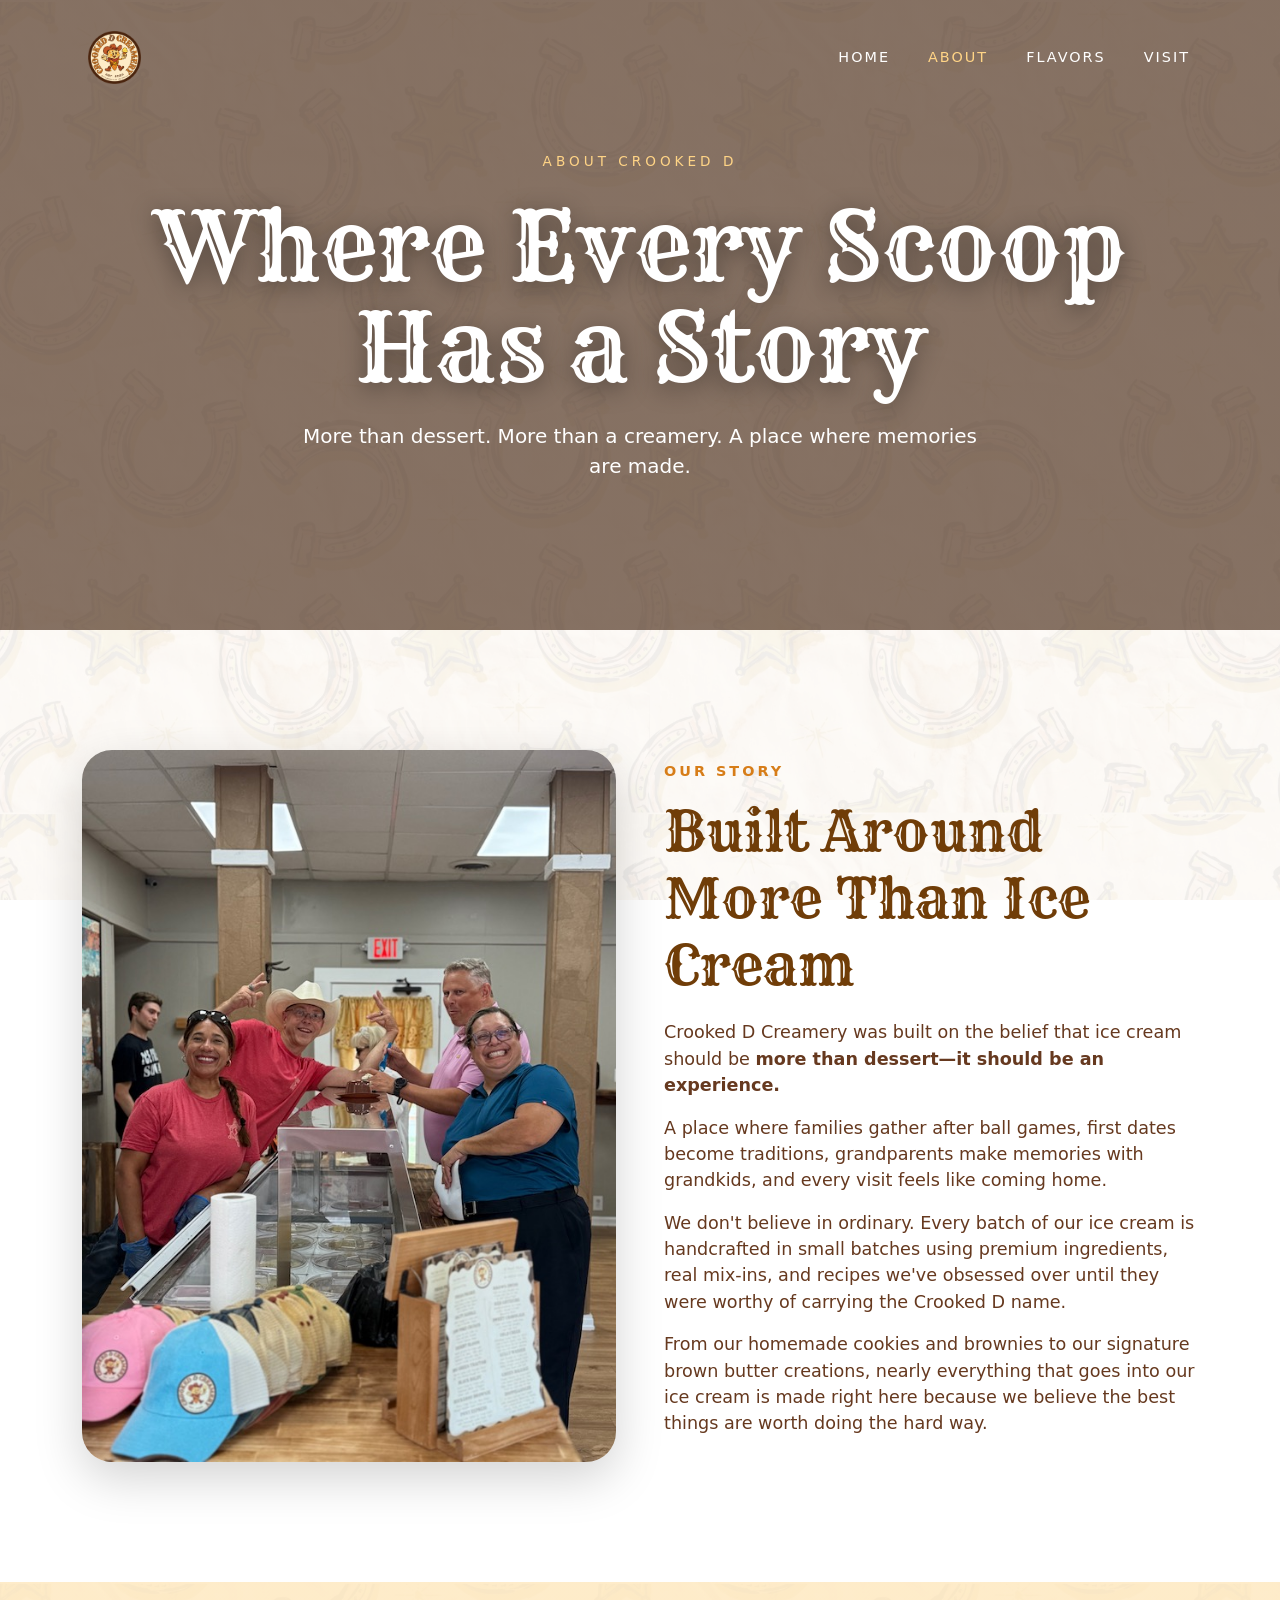
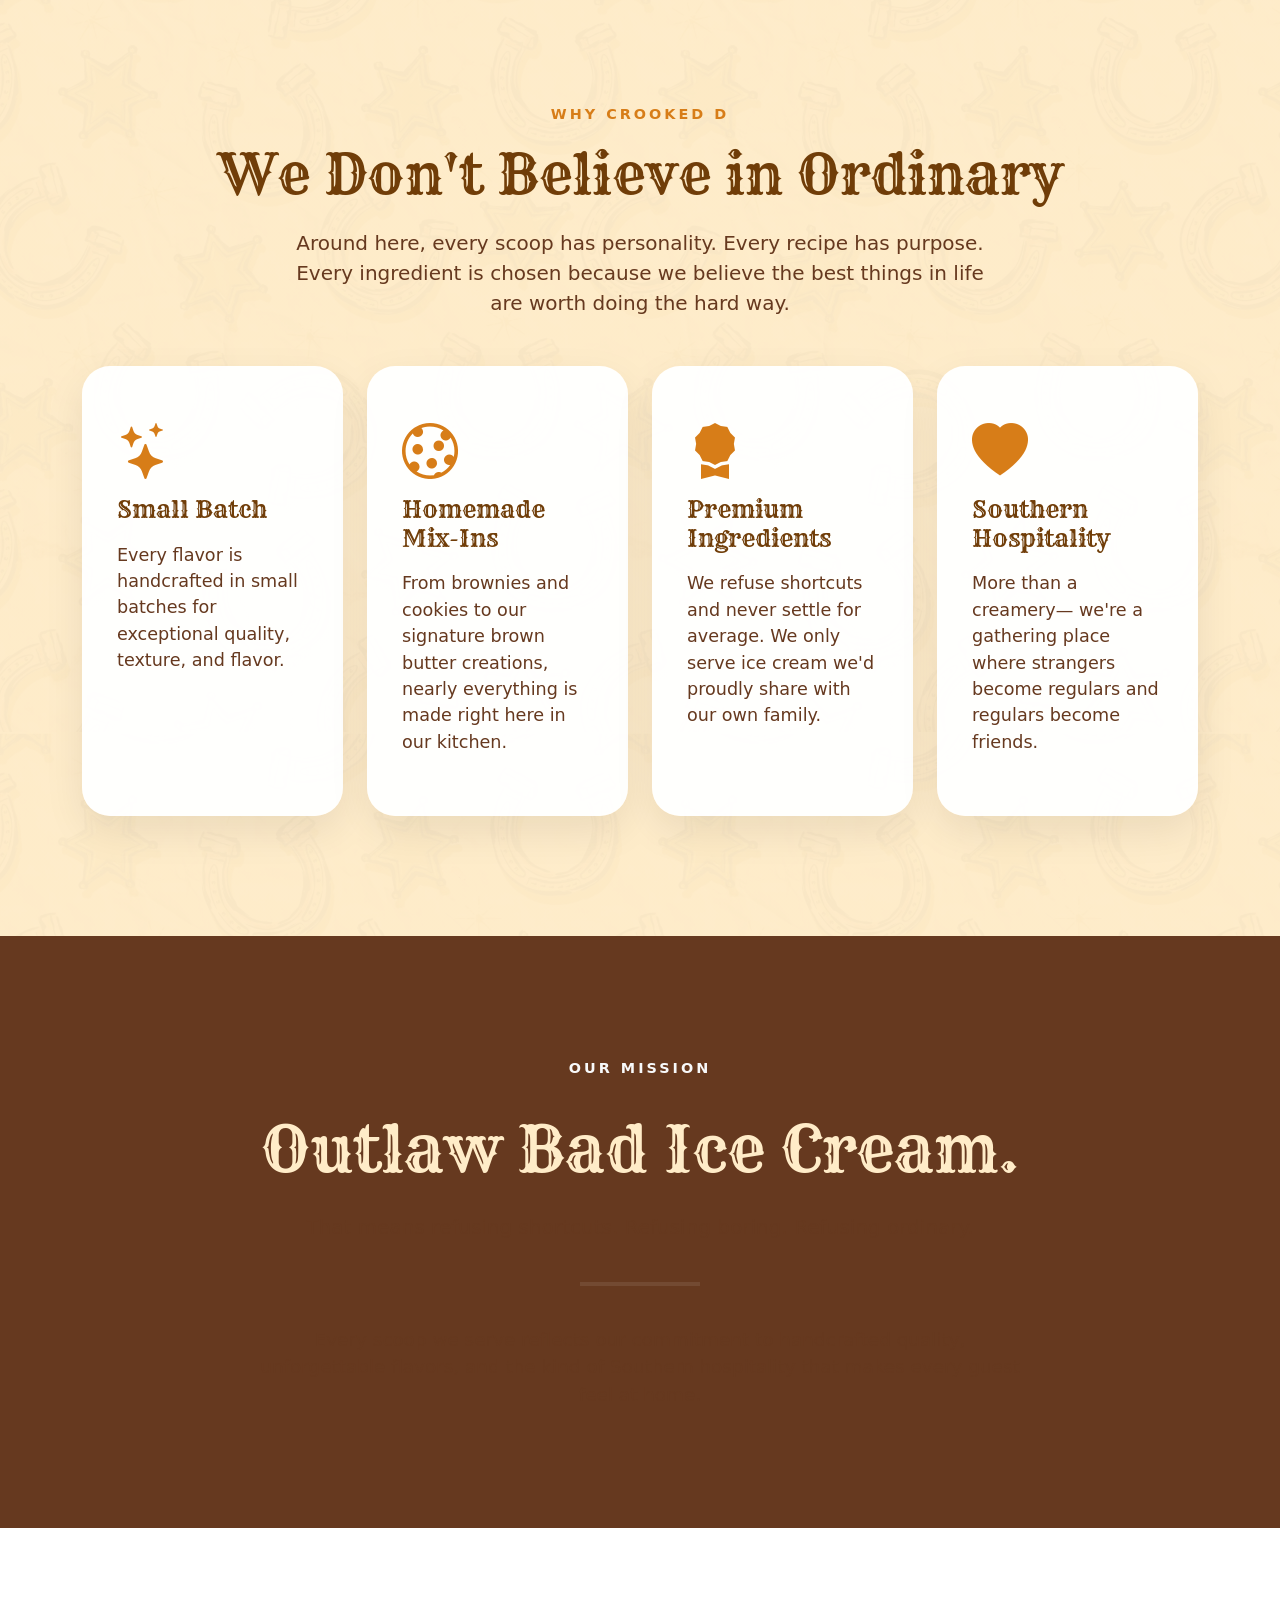
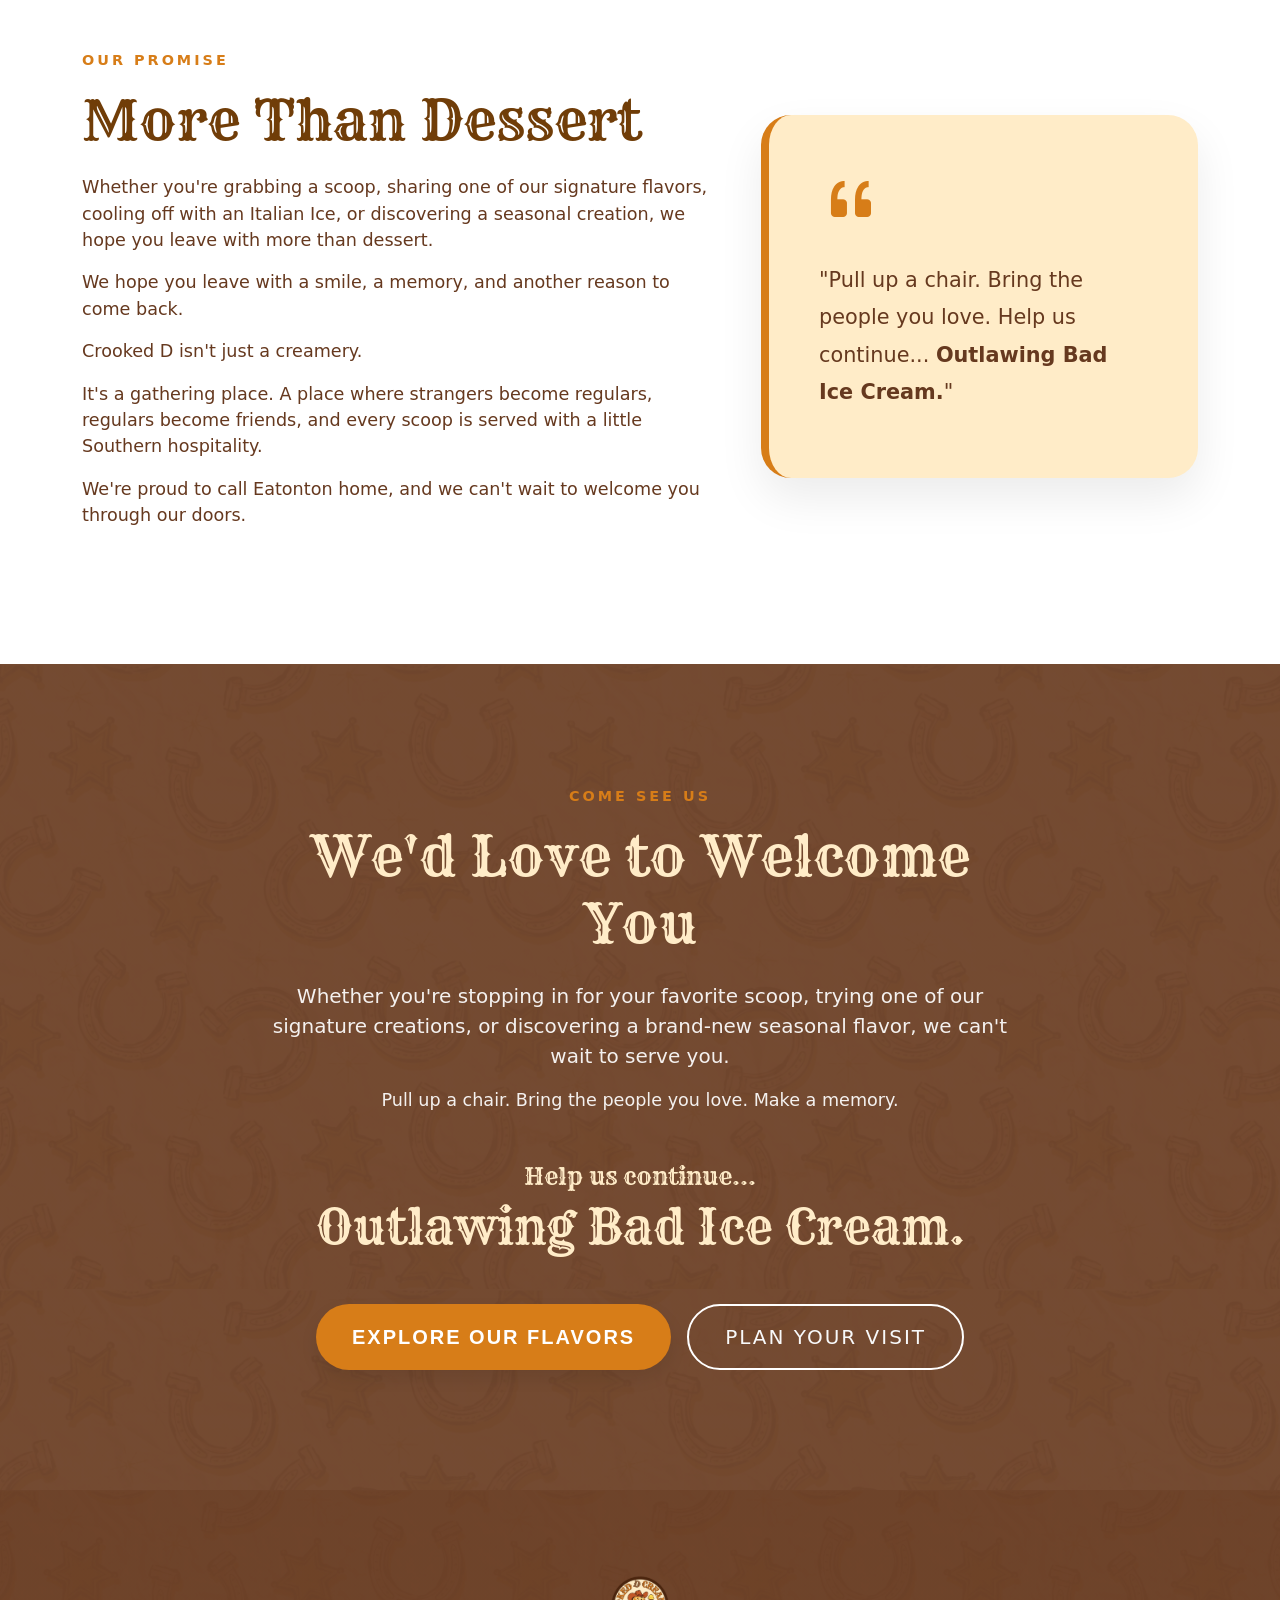
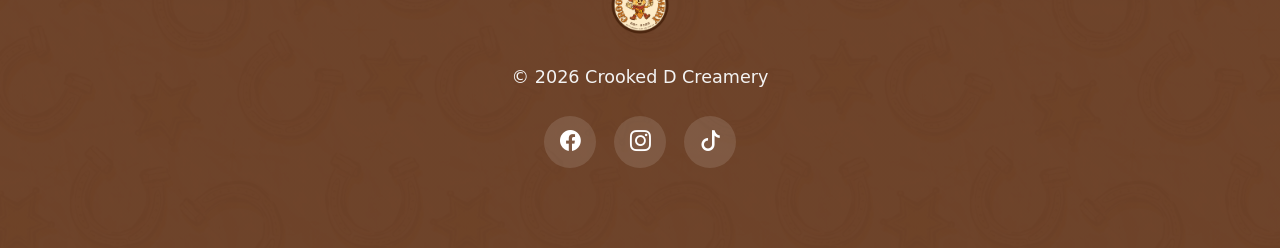
==== about.html @ 0e19a446 "Master Website Update" ====
<!DOCTYPE html>
<html lang="en">

<head>

    <meta charset="UTF-8">
    <meta name="viewport" content="width=device-width, initial-scale=1.0">

    <title>About Us | Crooked D Creamery</title>

    <meta name="description"
        content="Learn the story behind Crooked D Creamery and our mission to Outlaw Bad Ice Cream.">

    <!-- Bootstrap -->
    <link href="https://cdn.jsdelivr.net/npm/bootstrap@5.3.7/dist/css/bootstrap.min.css" rel="stylesheet">

    <!-- Bootstrap Icons -->
    <link rel="stylesheet"
        href="https://cdn.jsdelivr.net/npm/bootstrap-icons@1.11.3/font/bootstrap-icons.min.css">

    <!-- Google Fonts -->
    <link rel="preconnect" href="https://fonts.googleapis.com">
    <link rel="preconnect" href="https://fonts.gstatic.com" crossorigin>

    <link href="https://fonts.googleapis.com/css2?family=Rye&display=swap"
        rel="stylesheet">

    <!-- Custom Styles -->
    <link rel="stylesheet" href="assets/css/style.css">
    <link rel="stylesheet" href="assets/css/components.css">
    <link rel="stylesheet" href="assets/css/animations.css">
    <!-- favicon -->
    <link rel="icon" href="/favicon.ico">
    <link rel="shortcut icon" href="/favicon.ico">
    <link rel="apple-touch-icon" href="/assets/favicon_clean.png">

</head>

<body>

<!-- ===================================================== -->
<!-- Navigation -->
<!-- ===================================================== -->

<nav class="navbar navbar-expand-lg fixed-top">

    <div class="container">

        <a class="navbar-brand" href="index.html">

            <img src="assets/images/logo/logo.png"
                 alt="Crooked D Creamery"
                >

        </a>

        <button class="navbar-toggler"
                data-bs-toggle="collapse"
                data-bs-target="#navbar">

            <span class="navbar-toggler-icon"></span>

        </button>

        <div class="collapse navbar-collapse"
             id="navbar">

            <ul class="navbar-nav ms-auto">

                <li class="nav-item">
                    <a href="index.html" class="nav-link">Home</a>
                </li>

                <li class="nav-item">
                    <a href="about.html" class="nav-link active">About</a>
                </li>

                <li class="nav-item">
                    <a href="flavors.html" class="nav-link">Flavors</a>
                </li>

                <li class="nav-item">
                    <a href="index.html#visit" class="nav-link">Visit</a>
                </li>

            </ul>

        </div>

    </div>

</nav>

<main>

<!-- ===================================================== -->
<!-- Hero -->
<!-- ===================================================== -->

<header class="internal-hero">


    <div class="container text-center">

        <span class="hero-kicker">

            ABOUT CROOKED D

        </span>

        <h1>

            Where Every Scoop
            Has a Story

        </h1>

        <p class="lead mt-4">

            More than dessert.
            More than a creamery.
            A place where memories are made.

        </p>

    </div>

</header>

<!-- ===================================================== -->
<!-- Our Story -->
<!-- ===================================================== -->

<section class="section">

<div class="container">

<div class="row align-items-center g-5">

<div class="col-lg-6">

<img
src="assets/images/team.jpeg"
class="img-fluid rounded-5 shadow-lg"
alt="The Crooked D Creamery team">

</div>

<div class="col-lg-6">

<span class="section-label">

OUR STORY

</span>

<h2>

Built Around
More Than Ice Cream

</h2>

<p>

Crooked D Creamery was built on the belief that ice cream should be
<strong>more than dessert—it should be an experience.</strong>

</p>

<p>

A place where families gather after ball games, first dates become
traditions, grandparents make memories with grandkids, and every visit
feels like coming home.

</p>

<p>

We don't believe in ordinary.

Every batch of our ice cream is handcrafted in small batches using
premium ingredients, real mix-ins, and recipes we've obsessed over until
they were worthy of carrying the Crooked D name.

</p>

<p>

From our homemade cookies and brownies to our signature brown butter
creations, nearly everything that goes into our ice cream is made right
here because we believe the best things are worth doing the hard way.

</p>

</div>

</div>

</div>

</section>

<!-- ===================================================== -->
<!-- What Makes Us Different -->
<!-- ===================================================== -->

<section class="section pattern">

    <div class="container">

        <div class="text-center mb-5">

            <span class="section-label">

                WHY CROOKED D

            </span>

            <h2>

                We Don't Believe in Ordinary

            </h2>

            <p class="lead mx-auto" style="max-width:700px;">

                Around here, every scoop has personality. Every recipe has
                purpose. Every ingredient is chosen because we believe the
                best things in life are worth doing the hard way.

            </p>

        </div>

        <div class="row g-4">

            <div class="col-md-6 col-xl-3">

                <div class="feature-card h-100">

                    <i class="bi bi-stars"></i>

                    <h3>Small Batch</h3>

                    <p>

                        Every flavor is handcrafted in small batches for
                        exceptional quality, texture, and flavor.

                    </p>

                </div>

            </div>

            <div class="col-md-6 col-xl-3">

                <div class="feature-card h-100">

                    <i class="bi bi-cookie"></i>

                    <h3>Homemade Mix-Ins</h3>

                    <p>

                        From brownies and cookies to our signature brown
                        butter creations, nearly everything is made right
                        here in our kitchen.

                    </p>

                </div>

            </div>

            <div class="col-md-6 col-xl-3">

                <div class="feature-card h-100">

                    <i class="bi bi-award-fill"></i>

                    <h3>Premium Ingredients</h3>

                    <p>

                        We refuse shortcuts and never settle for average.
                        We only serve ice cream we'd proudly share with our
                        own family.

                    </p>

                </div>

            </div>

            <div class="col-md-6 col-xl-3">

                <div class="feature-card h-100">

                    <i class="bi bi-heart-fill"></i>

                    <h3>Southern Hospitality</h3>

                    <p>

                        More than a creamery—
                        we're a gathering place where strangers become
                        regulars and regulars become friends.

                    </p>

                </div>

            </div>

        </div>

    </div>

</section>

<!-- ===================================================== -->
<!-- Mission Banner -->
<!-- ===================================================== -->

<section class="mission-banner">

    <div class="container text-center">

        <span class="section-label text-light">

            OUR MISSION

        </span>

        <h2 class="display-3 mt-3">

            Outlaw Bad Ice Cream.

        </h2>

        <p class="lead mt-4">

            That means refusing shortcuts.

            Refusing boring.

            Refusing ordinary.

        </p>

        <hr class="mission-divider">

        <p class="mission-text">

            Every scoop we serve reflects our commitment to handcrafted
            quality, unforgettable flavors, and the kind of Southern
            hospitality that makes every guest feel at home.

        </p>

    </div>

</section>

<!-- ===================================================== -->
<!-- Our Promise -->
<!-- ===================================================== -->

<section class="section">

    <div class="container">

        <div class="row align-items-center g-5">

            <div class="col-lg-7">

                <span class="section-label">

                    OUR PROMISE

                </span>

                <h2>

                    More Than Dessert

                </h2>

                <p>

                    Whether you're grabbing a scoop, sharing one of our
                    signature flavors, cooling off with an Italian Ice,
                    or discovering a seasonal creation, we hope you leave
                    with more than dessert.

                </p>

                <p>

                    We hope you leave with a smile,
                    a memory,
                    and another reason to come back.

                </p>

                <p>

                    Crooked D isn't just a creamery.

                </p>

                <p>

                    It's a gathering place.

                    A place where strangers become regulars,
                    regulars become friends,
                    and every scoop is served with a little Southern
                    hospitality.

                </p>

                <p>

                    We're proud to call Eatonton home,
                    and we can't wait to welcome you through our doors.

                </p>

            </div>

            <div class="col-lg-5">

                <div class="quote-box">

                    <i class="bi bi-quote display-3"></i>

                    <p>

                        "Pull up a chair.

                        Bring the people you love.

                        Help us continue...

                        <strong>Outlawing Bad Ice Cream.</strong>"

                    </p>

                </div>

            </div>

        </div>

    </div>

</section>

<!-- ===================================================== -->
<!-- Final Call To Action -->
<!-- ===================================================== -->

<section class="section about-cta">

    <div class="container">

        <div class="row justify-content-center">

            <div class="col-lg-8 text-center">

                <span class="section-label">

                    COME SEE US

                </span>

                <h2>

                    We'd Love to Welcome You

                </h2>

                <p class="lead mt-4">

                    Whether you're stopping in for your favorite scoop,
                    trying one of our signature creations, or discovering
                    a brand-new seasonal flavor, we can't wait to serve you.

                </p>

                <p>

                    Pull up a chair.
                    Bring the people you love.
                    Make a memory.

                </p>

                <h3 class="mt-5">

                    Help us continue...

                </h3>

                <h2 class="display-5 mb-5">

                    Outlawing Bad Ice Cream.

                </h2>

                <div class="d-flex flex-wrap justify-content-center gap-3">

                    <a href="flavors.html"
                       class="btn btn-brand btn-lg">

                        Explore Our Flavors

                    </a>

                    <a href="index.html#visit"
                       class="btn btn-outline-light btn-lg">

                        Plan Your Visit

                    </a>

                </div>

            </div>

        </div>

    </div>

</section>

</main>

<!-- ===================================================== -->
<!-- Footer -->
<!-- ===================================================== -->

<footer>

    <div class="container text-center">

        <a href="index.html"><img src="assets/images/logo/logo.png"
             height="70"
             alt="Crooked D Creamery Logo"
             class="d-inline">
        </a>

        <p class="mt-4">

            © <span class="current-year"></span> Crooked D Creamery

        </p>

        <div class="social-links">

            <a href="https://www.facebook.com/p/Crooked-D-Creamery-61577781920355/"
               target="_blank"
               aria-label="Facebook">

                <i class="bi bi-facebook"></i>

            </a>

            <a href="https://www.instagram.com/crooked_d_creamery/"
               target="_blank"
               aria-label="Instagram">

                <i class="bi bi-instagram"></i>

            </a>

            <a href="https://www.tiktok.com/@crooked_d_creamery"
               target="_blank"
               aria-label="TikTok">

                <i class="bi bi-tiktok"></i>

            </a>

        </div>

    </div>

</footer>

<!-- Bootstrap -->
<script src="https://cdn.jsdelivr.net/npm/bootstrap@5.3.7/dist/js/bootstrap.bundle.min.js"></script>

<!-- Custom JS -->
<script src="assets/js/main.js"></script>

</body>

</html>
---- assets/css/style.css ----
/*==================================================
 CROOKED D CREAMERY
 Main Stylesheet
==================================================*/

:root {
    --cream: #FFECC8;
    --gold: #FFD486;
    --orange: #D77D18;
    --brown: #703D08;
    --coffee: #66391F;
    --white: #ffffff;
    --radius: 24px;
    --shadow-sm: 0 8px 18px rgba(0,0,0,.08);
    --shadow: 0 18px 45px rgba(0,0,0,.12);
    --transition: .35s ease;
}

/* RESET & GLOBAL */
*, *::before, *::after {
    margin: 0;
    padding: 0;
    box-sizing: border-box;
}

html { scroll-behavior: smooth; }

body {
    background:
        linear-gradient(rgba(255,255,255,.75), rgba(255,255,255,.75)),
        url("../images/background/western-pattern.jpg");
    background-repeat: repeat;
    background-size: 650px;
    background-attachment: fixed;
    max-width: 2500px;
    margin: 0 auto;
}

img {
    max-width: 100%;
    display: block;
}

a { text-decoration: none; }

section {
    position: relative;
    padding: 120px 0;
}

.container {
    position: relative;
    z-index: 5;
}

.rounded-5 { border-radius: 30px !important; }

.py-2-5 {
    padding-top: 12px;
    padding-bottom: 12px;
}

/* TYPOGRAPHY */
h1, h2, h3 {
    font-family: "Rye", serif;
    color: var(--brown);
}

h1 {
    font-size: clamp(3rem, 8vw, 6rem);
    line-height: 1.05;
}

h2 {
    font-size: clamp(2.2rem, 5vw, 3.5rem);
    margin-bottom: 20px;
}

h3 { font-size: 1.5rem; }

p {
    color: var(--coffee);
    font-size: 1.1rem;
}

.section-label {
    display: inline-block;
    margin-bottom: 15px;
    text-transform: uppercase;
    letter-spacing: 3px;
    color: var(--orange);
    font-size: .9rem;
    font-weight: 700;
}

/* NAVIGATION */
.navbar {
    padding: 20px 0;
    transition: .4s;
    background: transparent;
}

.navbar.scrolled {
    background: rgba(102,57,31,.95);
    backdrop-filter: blur(14px);
    padding: 12px 0;
    box-shadow: var(--shadow);
    max-width: 2500px;
    margin: 0 auto;
}

.navbar-brand img { height: 65px; }

.nav-link {
    color: white !important;
    text-transform: uppercase;
    font-size: .9rem;
    letter-spacing: 2px;
    margin-left: 22px;
    transition: var(--transition);
}

.nav-link:hover { color: var(--gold) !important; }

.nav-link.active { color: var(--gold) !important; }

/* White mobile navbar toggle */
.navbar-toggler {
    border-color: rgba(255, 255, 255, 0.7);
}

.navbar-toggler-icon {
    filter: brightness(0) invert(1);
}

.navbar-toggler:focus {
    box-shadow: 0 0 0 0.15rem rgba(255, 255, 255, 0.25);
}

/* HERO */
.hero {
    position: relative;
    height: 100vh;
    min-height: 850px;
    display: flex;
    align-items: center;
    justify-content: center;
    overflow: hidden;
    padding-top: 110px;
    padding-bottom: 80px;
    background: url("../images/hero.jpeg") center center / cover no-repeat;
}

.hero::before {
    content: "";
    position: absolute;
    inset: 0;
    background: linear-gradient(rgba(40,20,10,.45), rgba(20,10,5,.55));
}

.hero-content {
    position: relative;
    z-index: 2;
    max-width: 850px;
    text-align: center;
    color: white;
}

.hero-content h1 {
    color: white;
    margin-bottom: 30px;
    text-shadow: 0 8px 30px rgba(0,0,0,.35);
}

.hero-content p {
    color: white;
    font-size: 1.3rem;
    max-width: 700px;
    margin: auto;
}

.hero-kicker {
    display: inline-block;
    margin-bottom: 25px;
    color: var(--gold);
    text-transform: uppercase;
    letter-spacing: 4px;
    font-size: .85rem;
}

.hero-buttons {
    margin-top: 45px;
    display: flex;
    gap: 20px;
    justify-content: center;
    flex-wrap: wrap;
}

.scroll-indicator {
    position: absolute;
    bottom: 40px;
    left: 50%;
    transform: translateX(-50%);
    color: white;
    font-size: 2rem;
    animation: bounce 2.5s infinite;
    z-index: 3;
}

@keyframes bounce {
    0%,20%,50%,80%,100% { transform: translate(-50%,0); }
    40% { transform: translate(-50%,-12px); }
    60% { transform: translate(-50%,-6px); }
}

/* PATTERN */
.pattern {
    background:
        linear-gradient(rgba(255,236,200,.90), rgba(255,236,200,.90)),
        url("../images/background/western-pattern.jpg");
    background-repeat: repeat;
    background-size: 600px;
}

/* INTERIOR HERO */
.internal-hero {
    min-height: 70vh;
    display: flex;
    align-items: center;
    justify-content: center;
    text-align: center;
    color: white;
    position: relative;
    background:
        linear-gradient(rgba(70,40,20,.65), rgba(70,40,20,.65));
    background-size: cover;
    background-position: center;
}

.internal-hero h1 {
    color: white;
    text-shadow: 0 5px 25px rgba(0,0,0,.4);
}

.internal-hero p {
    color: #fff;
    max-width: 700px;
    margin: auto;
}

/* ABOUT / FEATURE CONTENT */
.feature-card {
    background: rgba(255,255,255,.96);
    border-radius: 28px;
    padding: 45px 35px;
    box-shadow: 0 15px 40px rgba(0,0,0,.08);
    transition: .35s;
    height: 100%;
}

.feature-card:hover {
    transform: translateY(-10px);
    box-shadow: 0 25px 60px rgba(0,0,0,.12);
}

.feature-card i {
    color: var(--orange);
    font-size: 3.5rem;
    margin-bottom: 20px;
}

.feature-card h3 { margin-bottom: 18px; }

.mission-banner {
    background: var(--coffee);
    color: white;
    padding: 120px 0;
}

.mission-banner h2 { color: var(--cream); }

.mission-divider {
    width: 120px;
    margin: 40px auto;
    border: 2px solid rgba(255,255,255,.35);
}

.mission-text {
    max-width: 760px;
    margin: auto;
    font-size: 1.15rem;
}

.quote-box {
    background: var(--cream);
    padding: 50px;
    border-radius: 30px;
    border-left: 8px solid var(--orange);
    box-shadow: 0 20px 45px rgba(0,0,0,.08);
}

.quote-box i { color: var(--orange); }

.quote-box p {
    font-size: 1.3rem;
    line-height: 1.8;
    margin-top: 20px;
}

.about-cta {
    background:
        linear-gradient(rgba(102,57,31,.90), rgba(102,57,31,.90)),
        url("../images/background/western-pattern.jpg");
    background-size: 500px;
    color: white;
}

.about-cta h2, .about-cta h3 { color: var(--cream); }
.about-cta p { color: rgba(255,255,255,.92); }
.about-cta .btn-outline-light { border: 2px solid white; }
.about-cta .btn-outline-light:hover { background: white; color: var(--coffee); }

#about img {
    border-radius: 32px;
    box-shadow: var(--shadow);
}

/* FOOTER */
footer {
    background:
        linear-gradient(rgba(102,57,31,.94), rgba(102,57,31,.94)),
        url("../images/background/western-pattern.jpg");
    background-size: 450px;
    color: white;
    padding: 80px 0;
}

footer p {
    color: #f3f3f3;
    margin: 20px 0;
}

.social-links {
    display: flex;
    justify-content: center;
    gap: 18px;
    margin-top: 25px;
}

.social-links a {
    width: 52px;
    height: 52px;
    border-radius: 50%;
    display: flex;
    align-items: center;
    justify-content: center;
    background: rgba(255,255,255,.12);
    color: white;
    font-size: 1.3rem;
    transition: var(--transition);
}

.social-links a:hover {
    background: var(--orange);
    transform: translateY(-5px);
}

/* FLAVORS */
.flavor-card {
    background: white;
    border-radius: 32px;
    overflow: hidden;
    box-shadow: var(--shadow-sm);
    transition: var(--transition);
    height: 100%;
}

.flavor-card:hover {
    transform: translateY(-12px);
    box-shadow: var(--shadow);
}

.flavor-card img {
    width: 100%;
    object-fit: cover;
    transition: transform .6s ease;
}

.flavor-card:hover img { transform: scale(1.08); }

.flavor-card .card-body { padding: 30px; }
.flavor-card h3 { margin-bottom: 10px; }
.flavor-card p { margin-bottom: 0; }

/* SEASONAL FLAVORS */
.seasonal-flavors-section {
    padding: 110px 0;
    color: var(--brown);
    background:
        linear-gradient(rgba(250,246,236,.72), rgba(250,246,236,.72)),
        url("../images/background/western-pattern.jpg");
    background-size: 500px;
    background-repeat: repeat;
}

.seasonal-flavors-section h2 { color: var(--brown); }
.seasonal-flavors-section .section-label { color: var(--brown); }

.seasonal-flavors-section .lead {
    font-size: 1.4rem;
    font-weight: 600;
    color: var(--brown);
}

.seasonal-flavors-section > .container > .row:first-child p {
    max-width: 760px;
    margin-left: auto;
    margin-right: auto;
    color: var(--brown);
}

.season-group {
    margin-top: 70px;
    padding: 38px;
    border-radius: 32px;
    background: color-mix(in srgb, var(--season-backdrop) 78%, transparent);
    border: 3px solid color-mix(in srgb, var(--season-color) 42%, transparent);
    box-shadow: 0 12px 30px rgba(73,42,23,.10);
    backdrop-filter: blur(1px);
}

.season-spring { --season-color: #64844f; --season-backdrop: #dfead5; }
.season-summer { --season-color: #c88716; --season-backdrop: #fff0c7; }
.season-fall { --season-color: #a94f25; --season-backdrop: #f0d0b9; }
.season-winter { --season-color: #4f7189; --season-backdrop: #d7e6ef; }

.season-group-heading {
    display: flex;
    align-items: center;
    gap: 18px;
    margin-bottom: 28px;
    color: var(--season-color);
}

.season-group-heading .season-icon {
    display: flex;
    align-items: center;
    justify-content: center;
    width: 68px;
    height: 68px;
    flex-shrink: 0;
    border: 3px solid currentColor;
    border-radius: 50%;
    background: rgba(255,255,255,.96);
    box-shadow: 0 8px 18px rgba(0,0,0,.18);
}

.season-group-heading .season-icon i {
    font-size: 1.8rem;
    color: currentColor;
}

.season-group-heading h3 {
    margin: 0;
    color: var(--season-color);
    font-size: 2.35rem;
}

.season-kicker {
    display: block;
    margin-bottom: 3px;
    color: var(--season-color);
    font-size: .72rem;
    font-weight: 700;
    letter-spacing: .14em;
}

.season-flavor-card {
    height: 100%;
    overflow: hidden;
    border: 3px solid var(--season-color);
    border-radius: var(--radius);
    background: var(--cream);
    box-shadow: 0 14px 35px rgba(0,0,0,.22);
    transition: var(--transition);
}

.season-flavor-card:hover {
    transform: translateY(-7px);
    box-shadow: 0 20px 45px rgba(0,0,0,.30);
}

.season-flavor-card img {
    display: block;
    width: 100%;
    aspect-ratio: 4 / 5;
    object-fit: cover;
}

.season-flavor-card-body {
    padding: 22px 22px 24px;
    border-top: 6px solid var(--season-color);
}

.season-flavor-card-body h4 {
    margin: 0 0 8px;
    color: var(--brown);
    font-family: "Rye", serif;
    font-size: 1.65rem;
}

.season-flavor-card-body p {
    margin: 0;
    color: var(--brown);
    font-size: 1rem;
    line-height: 1.6;
}

/* =========================================
   MONTHLY ITALIAN ICE
========================================= */
.italian-ice-section {
    padding: 110px 0;
    color: white;
    background:
        linear-gradient(
            rgba(73, 42, 23, .94),
            rgba(73, 42, 23, .94)
        ),
        url("../images/background/western-pattern.jpg");
    background-size: 500px;
    background-repeat: repeat;
}

.italian-ice-section h2 {
    color: white;
}

.italian-ice-section .section-label {
    color: var(--cream);
}

.italian-ice-section .lead {
    margin-top: 8px;
    font-size: 1.35rem;
    font-weight: 600;
    color: white;
}

.italian-ice-section p {
    color: rgba(255,255,255,.92);
    line-height: 1.8;
}

/* IMAGE */
.italian-ice-image {
    overflow: hidden;
    border: 6px solid var(--cream);
    border-radius: 24px;
    box-shadow: 0 20px 45px rgba(0,0,0,.30);
}

.italian-ice-image img {
    width: 100%;
    display: block;
    transition: transform .4s ease;
}

.italian-ice-image:hover img {
    transform: scale(1.02);
}

/* MONTHLY FLAVOR */
.italian-ice-badge {
    display: inline-block;
    margin-bottom: 15px;
    padding: 7px 16px;
    border-radius: 50px;
    background: var(--orange);
    color: white;
    font-size: .75rem;
    font-weight: 700;
    letter-spacing: .12em;
}

.italian-ice-section h3 {
    margin-bottom: 20px;
    color: var(--cream);
    font-size: 2.5rem;
}

.italian-ice-section .btn {
    margin-top: 15px;
}

/* WAFFLE BOWLS */
.waffle-bowls { background: var(--cream); }
.waffle-bowls h2 { margin-bottom: 20px; }

.waffle-bowl-image img {
    width: 100%;
    display: block;
    object-fit: cover;
}

/* RESPONSIVE */
@media (min-width: 1400px) {
    .container { max-width: 1320px; }
    .hero-content { max-width: 900px; }
}

@media (max-width: 1200px) {
    .hero h1 { font-size: 4.5rem; }
    section { padding: 100px 0; }
}

@media (max-width: 992px) {
    .navbar-brand img { height: 55px; }
    .navbar { background: rgba(102,57,31,.95); }
    .hero { min-height: 700px; text-align: center; }
    .hero-content { max-width: 700px; }
    .hero-buttons { justify-content: center; }
    h1 { font-size: 4rem; }
    h2 { font-size: 2.5rem; }
    section { padding: 90px 0; }
}

@media (max-width: 768px) {
    body { font-size: 16px; }
    .hero {
        min-height: 650px;
        padding-top: 120px;
    }
    .hero h1 { font-size: 3.25rem; }
    .hero p { font-size: 1.1rem; }
    .hero-buttons {
        flex-direction: column;
        align-items: center;
    }
    .btn-brand, .btn-outline-light {
        width: 100%;
        max-width: 320px;
    }
    section { padding: 75px 0; }
    .flavor-card { margin-bottom: 30px; }
    footer { text-align: center; }

    .seasonal-flavors-section { padding: 80px 0; }
    .season-group { margin-top: 55px; }
    .season-group-heading { margin-bottom: 22px; }
    .season-group-heading h3 { font-size: 2rem; }
    .season-group-heading .season-icon {
        width: 58px;
        height: 58px;
    }
    .season-flavor-card-body { padding: 20px; }
}

@media (max-width: 576px) {
    .hero { min-height: 600px; }
    .hero h1 { font-size: 2.6rem; }
    .hero p { font-size: 1rem; }
    .hero-buttons { gap: 15px; }
    .navbar-brand img { height: 45px; }
    section { padding: 60px 0; }
    .container {
        padding-left: 20px;
        padding-right: 20px;
    }
    .flavor-card .card-body { padding: 24px; }
    .hero-buttons .btn { width: 100%; }
}

@media (max-width: 400px) {
    .hero h1 { font-size: 2.2rem; }
    .hero p { font-size: .95rem; }
    .btn-brand, .btn-outline-light {
        padding: 14px 22px;
        font-size: .85rem;
    }
    .section-label { letter-spacing: 2px; }
    h2 { font-size: 2rem; }
}

/* BACK TO TOP */
.back-to-top {
    position: fixed;
    bottom: 30px;
    right: 30px;
    width: 55px;
    height: 55px;
    border: none;
    border-radius: 50%;
    background: var(--orange);
    color: white;
    font-size: 24px;
    cursor: pointer;
    opacity: 0;
    visibility: hidden;
    transition: .35s;
    box-shadow: 0 12px 30px rgba(0,0,0,.25);
    z-index: 999;
}

.back-to-top:hover {
    transform: translateY(-4px);
    background: var(--brown);
}

.back-to-top.show {
    opacity: 1;
    visibility: visible;
}
---- assets/css/components.css ----
/*==================================================
 CROOKED D CREAMERY
 COMPONENTS
==================================================*/

/* BUTTONS */
.btn-brand {
    display: inline-flex;
    align-items: center;
    justify-content: center;
    padding: 16px 36px;
    background: var(--orange);
    color: var(--white);
    border: none;
    border-radius: 999px;
    font-family: sans-serif;
    text-transform: uppercase;
    letter-spacing: 2px;
    font-weight: 700;
    box-shadow: var(--shadow-sm);
    transition: var(--transition);
}

.btn-brand:hover {
    background: var(--brown);
    color: var(--white);
    transform: translateY(-4px);
    box-shadow: var(--shadow);
    overflow: hidden;
}

.btn-outline-light {
    border: 2px solid rgba(255,255,255,.85);
    border-radius: 999px;
    padding: 16px 36px;
    letter-spacing: 2px;
    text-transform: uppercase;
    transition: var(--transition);
}

.btn-outline-light:hover {
    background: white;
    color: var(--brown);
}

/* WHY CROOKED D */
.why { background: var(--gold); }

.why .bi {
    font-size: 3rem;
    color: var(--orange);
    margin-bottom: 20px;
    display: inline-block;
}

.why h4 {
    color: var(--brown);
    margin-bottom: 10px;
}

.why .col-md-3 { padding: 30px; }

/* MAP */
.map-placeholder {
    height: 560px;
    min-height: 560px;
    border-radius: 30px;
    background:
        linear-gradient(rgba(255,236,200,.90), rgba(255,236,200,.90)),
        url("../images/background/western-pattern.jpg");
    display: flex;
    align-items: center;
    justify-content: center;
    font-size: 1.3rem;
    color: var(--brown);
    box-shadow: var(--shadow);
}


/* Google Maps */
.map-placeholder .responsive-iframe {
    width: 95%;
    height: 95%;
    display: block;
}

@media (max-width: 991.98px) {
    .map-placeholder {
        height: 500px;
        min-height: 500px;
    }
}

@media (max-width: 575.98px) {
    .map-placeholder {
        height: 400px;
        min-height: 400px;
    }
}
---- assets/css/animations.css ----
/*==================================================
 CROOKED D CREAMERY
 ANIMATIONS
==================================================*/

* {
    transition:
        color .25s ease,
        background-color .25s ease,
        border-color .25s ease,
        box-shadow .35s ease,
        transform .35s ease;
}

/* HERO */
.hero { overflow: hidden; }

.hero::after {
    content: "";
    position: absolute;
    inset: 0;
    background: inherit;
    background-size: cover;
    background-position: center;
    animation: heroZoom 22s ease-in-out infinite alternate;
    z-index: -2;
}

@keyframes heroZoom {
    from { transform: scale(1); }
    to { transform: scale(1.08); }
}

.hero-kicker { animation: fadeUp .8s ease .2s both; }
.hero h1 { animation: fadeUp 1s ease .4s both; }
.hero p { animation: fadeUp 1s ease .7s both; }
.hero-buttons { animation: fadeUp 1s ease .9s both; }

@keyframes fadeUp {
    from {
        opacity: 0;
        transform: translateY(40px);
    }
    to {
        opacity: 1;
        transform: translateY(0);
    }
}

/* BUTTON HOVER */
.btn-brand {
    position: relative;
    overflow: hidden;
}

.btn-brand::before {
    content: "";
    position: absolute;
    width: 0;
    height: 100%;
    left: 0;
    top: 0;
    background: rgba(255,255,255,.15);
    transition: .45s;
}

.btn-brand:hover::before { width: 100%; }

/* ICON HOVER */
.why .bi {
    transition: transform .35s ease, color .35s ease;
}

.why .col-md-3:hover .bi {
    transform: scale(1.18) rotate(-5deg);
    color: var(--brown);
}

/* SOCIAL ICONS */
.social-links a {
    transition: transform .35s ease, background .35s ease;
}

.social-links a:hover {
    transform: translateY(-5px) scale(1.08);
}

/* PAGE LOAD */
body { animation: pageLoad .8s ease; }

@keyframes pageLoad {
    from { opacity: 0; }
    to { opacity: 1; }
}

/* ACCESSIBILITY */
@media (prefers-reduced-motion: reduce) {
    *, *::before, *::after {
        animation: none !important;
        transition: none !important;
        scroll-behavior: auto !important;
    }
}
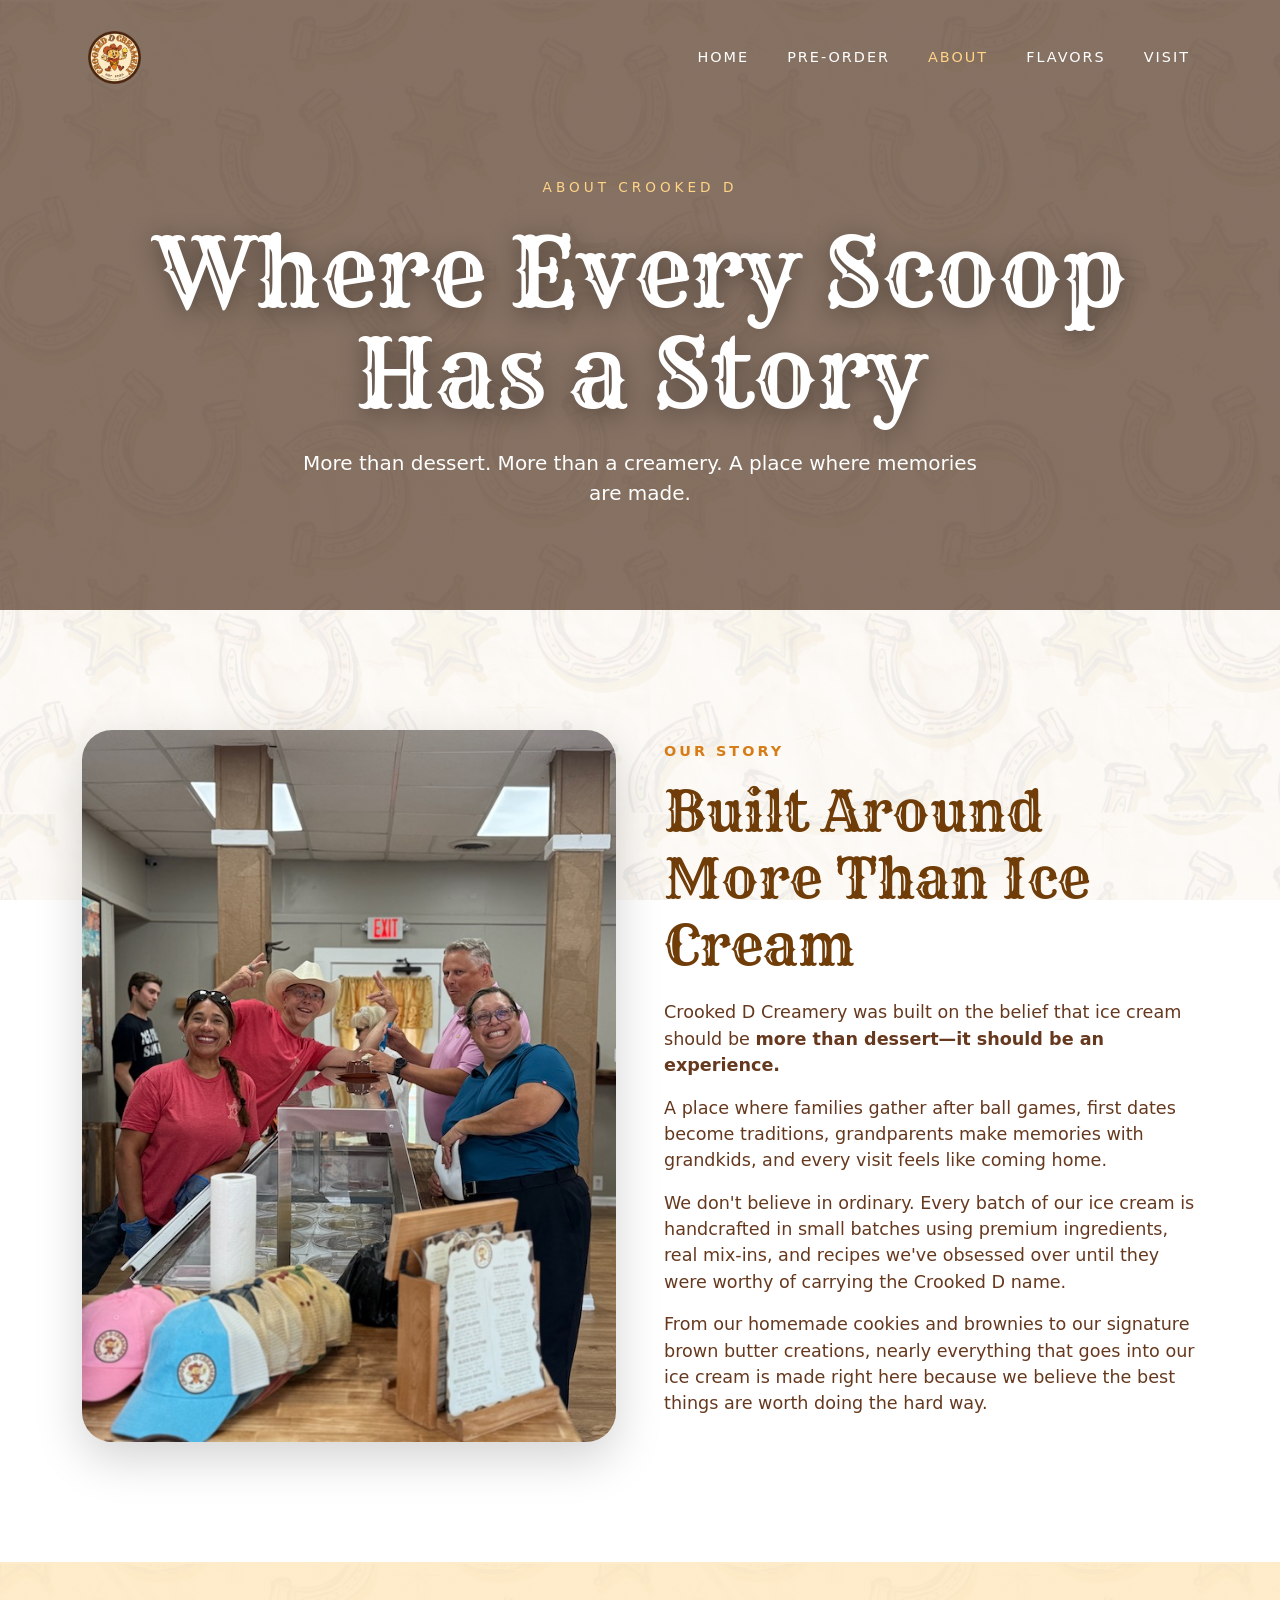
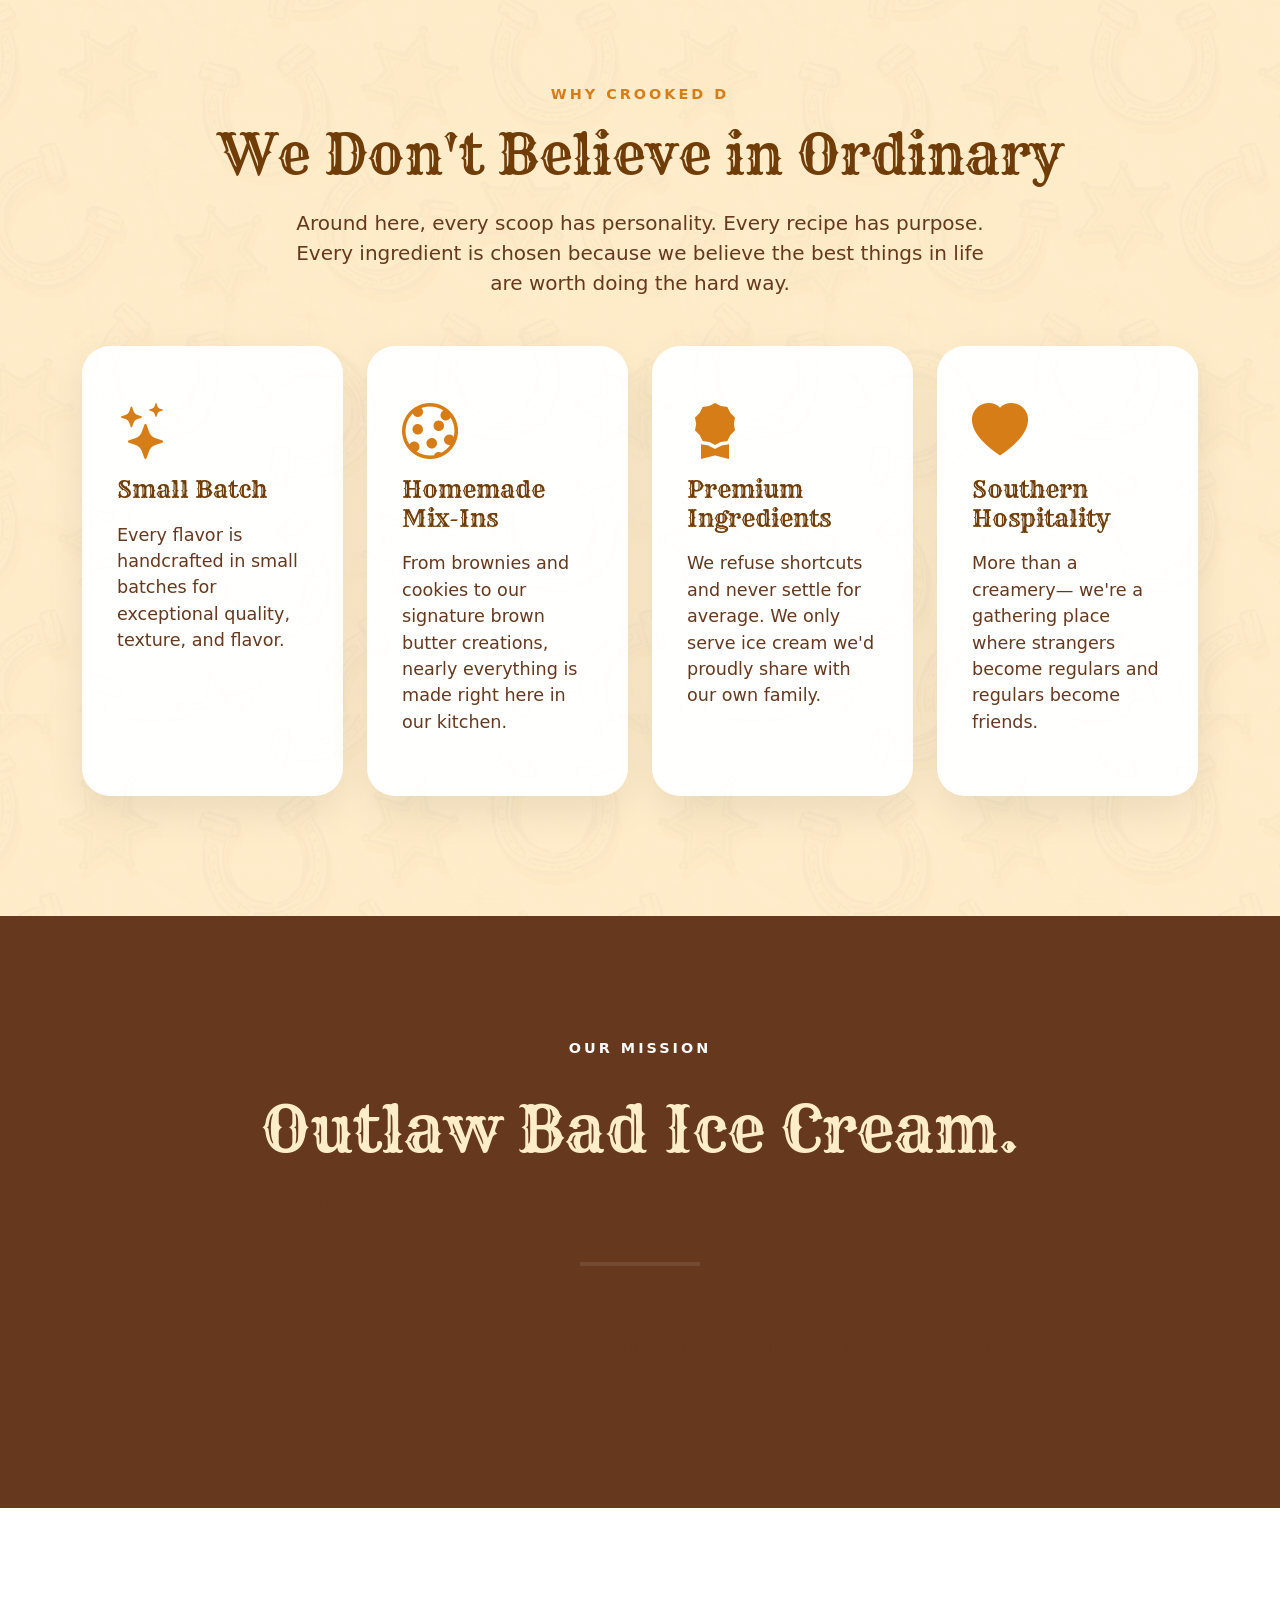
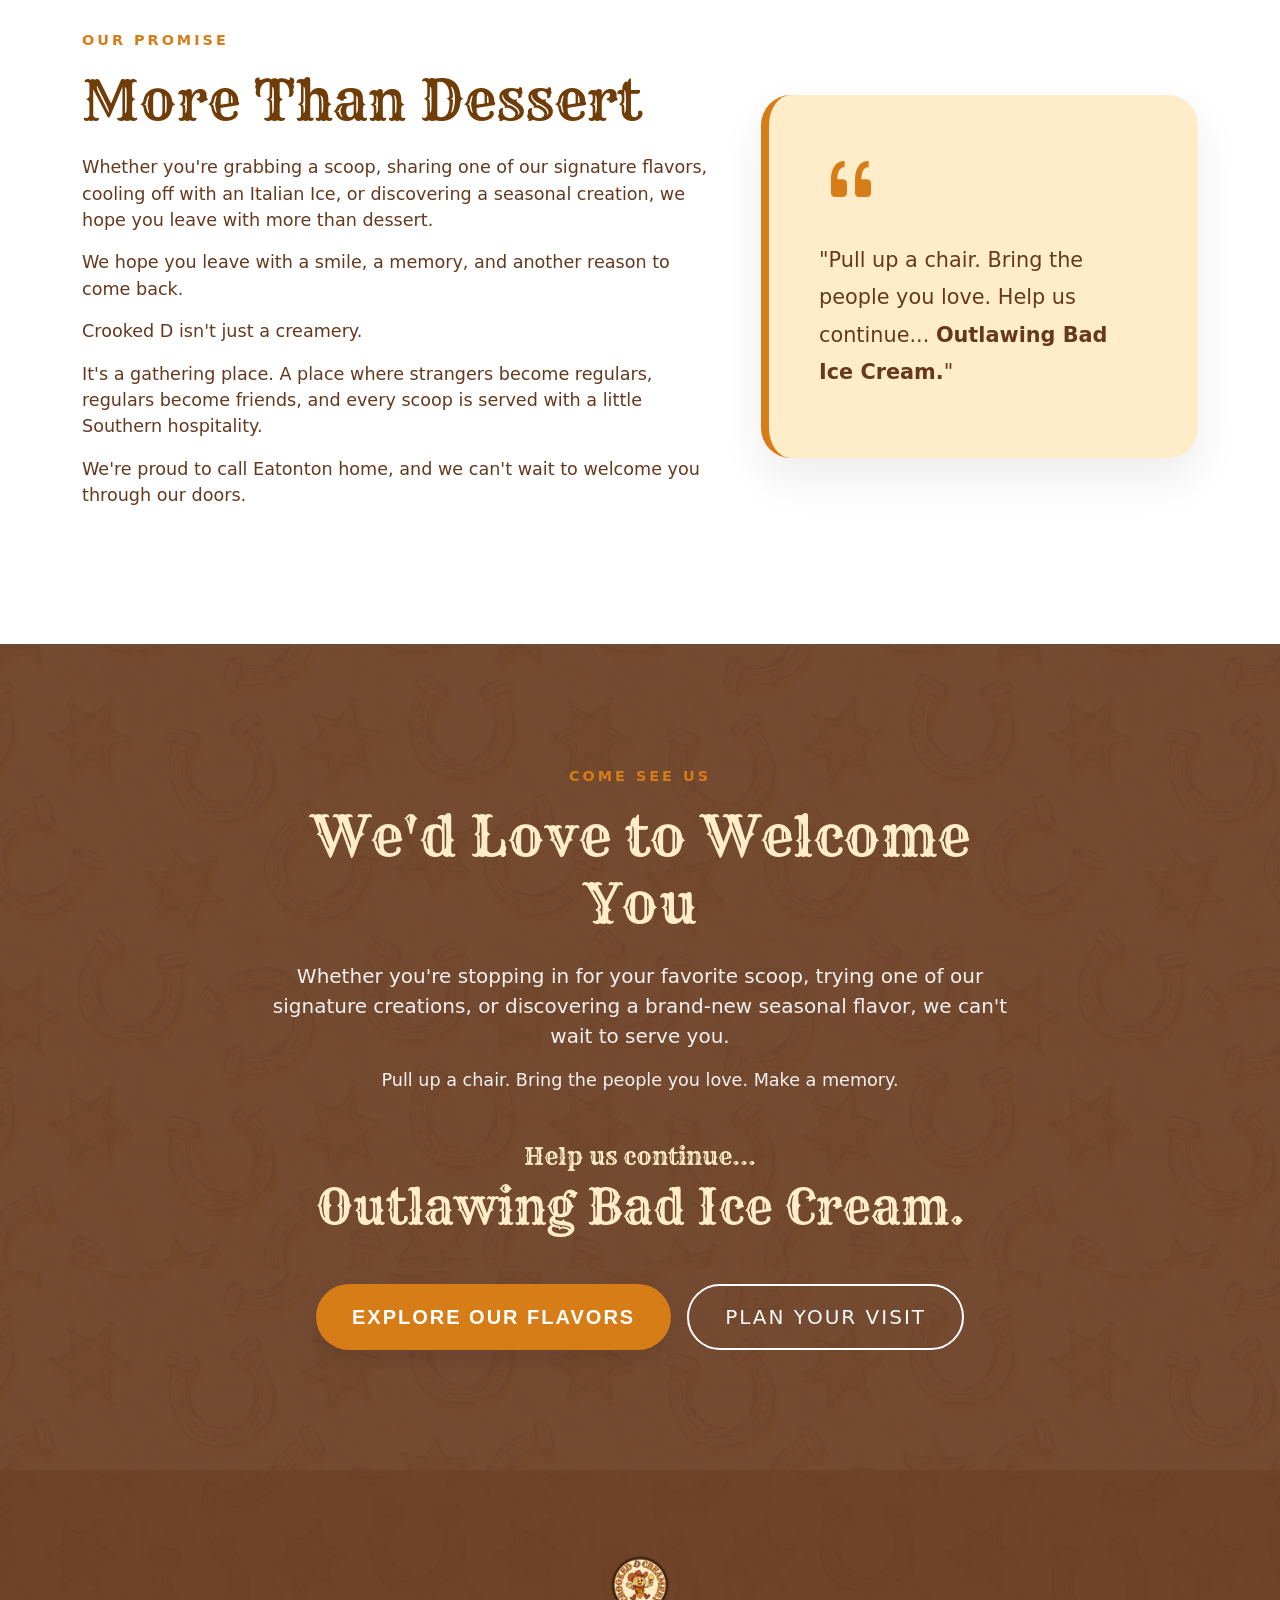
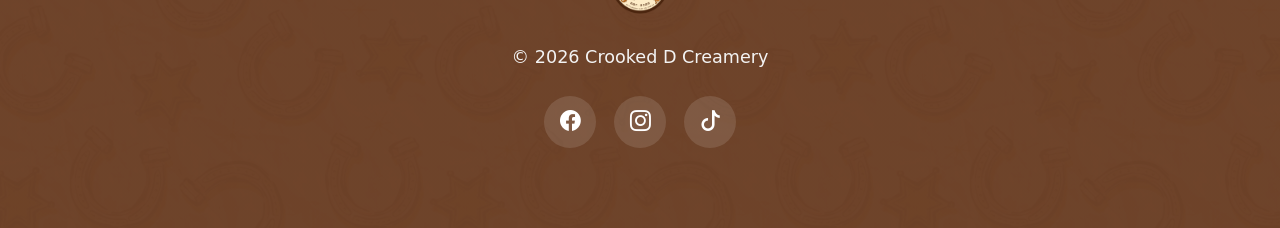
==== commit c980d311: "Add Pre-order section" ====
--- a/about.html
+++ b/about.html
@@ -72,6 +72,10 @@
                 </li>
 
                 <li class="nav-item">
+                    <a href="index.html#preorder-pints" class="nav-link">Pre-Order</a>
+                </li>
+
+                <li class="nav-item">
                     <a href="about.html" class="nav-link active">About</a>
                 </li>
 
--- a/assets/css/style.css
+++ b/assets/css/style.css
@@ -186,6 +186,7 @@
     text-transform: uppercase;
     letter-spacing: 4px;
     font-size: .85rem;
+    padding-top: 75px;
 }
 
 .hero-buttons {
@@ -224,7 +225,7 @@
 
 /* INTERIOR HERO */
 .internal-hero {
-    min-height: 70vh;
+    min-height: 610px;
     display: flex;
     align-items: center;
     justify-content: center;
@@ -623,6 +624,8 @@
     h1 { font-size: 4rem; }
     h2 { font-size: 2.5rem; }
     section { padding: 90px 0; }
+    #visit { text-align: center;}
+    #visit .btn-brand { margin-bottom: 15px;}
 }
 
 @media (max-width: 768px) {
@@ -711,3 +714,90 @@
     opacity: 1;
     visibility: visible;
 }
+
+
+/* PRE-ORDER PINTS */
+.preorder-section {
+    padding: 95px 0;
+    background: linear-gradient(rgba(255,236,200,.94), rgba(255,236,200,.94)), url("../images/background/western-pattern.jpg");
+    background-size: auto, 520px;
+    background-repeat: repeat;
+}
+.preorder-card {
+    position: relative; display: grid; grid-template-columns: 1.2fr .8fr; align-items: center;
+    min-height: 390px; overflow: hidden; border: 3px solid var(--brown); border-radius: 28px;
+    background: #fffaf0; box-shadow: 0 18px 45px rgba(70,39,16,.16);
+}
+.preorder-copy { position: relative; z-index: 2; padding: clamp(35px, 6vw, 75px); }
+.preorder-copy h2 { margin-bottom: 18px; }
+.preorder-copy p { max-width: 590px; margin-bottom: 28px; line-height: 1.7; }
+.preorder-button { display: inline-flex; align-items: center; gap: 12px; padding: 14px 26px; }
+.preorder-note { display: block; margin-top: 16px; color: var(--coffee); font-size: .9rem; font-weight: 600; letter-spacing: .5px; }
+.preorder-art {
+    position: relative; align-self: stretch; min-height: 390px; display: flex; align-items: center;
+    justify-content: center; overflow: hidden;
+    background: radial-gradient(circle at 50% 45%, rgba(255,212,134,.85), transparent 48%),
+                repeating-linear-gradient(135deg, rgba(112,61,8,.07) 0 2px, transparent 2px 13px), #f0d6a6;
+}
+.preorder-art::before, .preorder-art::after { content: ""; position: absolute; width: 270px; height: 270px; border: 2px solid rgba(112,61,8,.22); border-radius: 50%; }
+.preorder-art::after { width: 320px; height: 320px; }
+.preorder-stamp {
+    position: relative; z-index: 1; width: 220px; height: 220px; display: flex; flex-direction: column;
+    align-items: center; justify-content: center; border: 5px double var(--brown); border-radius: 50%;
+    color: var(--brown); background: rgba(255,236,200,.9); text-align: center; transform: rotate(-8deg);
+    box-shadow: 0 12px 25px rgba(70,39,16,.15);
+}
+.preorder-stamp span { font-size: .68rem; font-weight: 800; letter-spacing: 2px; }
+.preorder-stamp strong { margin: 8px 0; font-family: "Rye", serif; font-size: 2.15rem; line-height: 1.05; }
+.preorder-snowflake { position: absolute; right: 13%; top: 15%; color: rgba(112,61,8,.45); font-size: 2.6rem; }
+@media (max-width: 767.98px) {
+    .preorder-section { padding: 65px 0; }
+    .preorder-card { grid-template-columns: 1fr; }
+    .preorder-copy { padding: 38px 27px; text-align: center; }
+    .preorder-copy p { font-size: 1rem; }
+    .preorder-art { min-height: 245px; }
+    .preorder-stamp { width: 175px; height: 175px; }
+    .preorder-stamp strong { font-size: 1.7rem; }
+}
+
+
+.preorder-deadline {
+    display: flex;
+    align-items: flex-start;
+    gap: 14px;
+    padding: 16px 18px;
+    margin: 22px 0;
+    background: #f8f1e5;
+    border: 1px solid #c9a46a;
+    border-left: 4px solid #a77b3e;
+    border-radius: 8px;
+    color: #493a2b;
+}
+
+.preorder-deadline > i {
+    font-size: 1.5rem;
+    color: #a77b3e;
+    flex-shrink: 0;
+    margin-top: 2px;
+}
+
+.preorder-deadline div {
+    display: flex;
+    flex-direction: column;
+    gap: 5px;
+}
+
+.preorder-deadline strong {
+    font-size: 0.8rem;
+    letter-spacing: 1.2px;
+}
+
+.preorder-deadline span {
+    font-weight: 700;
+}
+
+.preorder-deadline small {
+    font-size: 0.85rem;
+    line-height: 1.5;
+}
+
